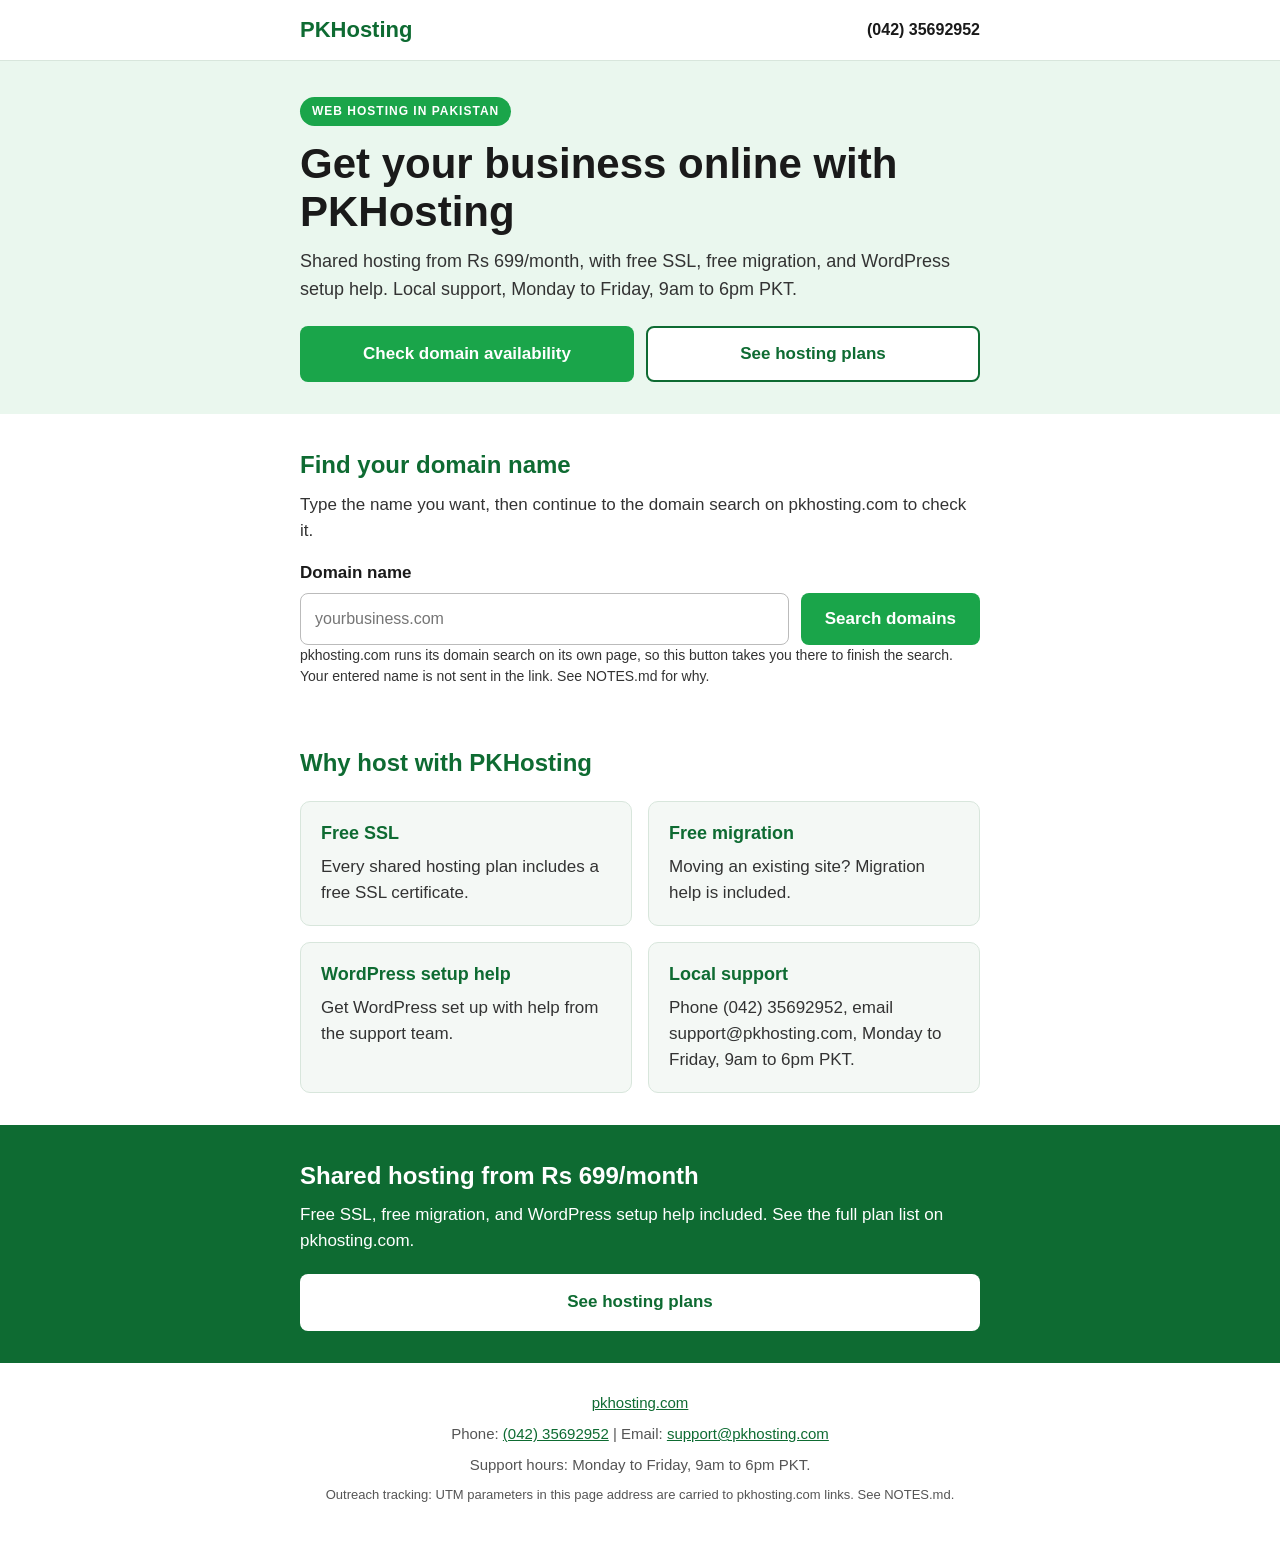
==== index.html @ 73ee170c "Add files via upload" ====
<!DOCTYPE html>
<html lang="en">
<head>
<meta charset="utf-8">
<meta name="viewport" content="width=device-width, initial-scale=1">
<title>Web Hosting in Pakistan | PKHosting</title>
<meta name="description" content="PKHosting shared hosting from Rs 699/month, with free SSL, free migration, and WordPress setup help. Check domain availability and see hosting plans.">
<link rel="stylesheet" href="styles.css">
<script src="app.js" defer></script>
</head>
<body>
<header class="site-header">
  <div class="container">
    <a class="brand" href="https://pkhosting.com" data-outbound>PKHosting</a>
    <a class="header-phone" href="tel:+924235692952">(042) 35692952</a>
  </div>
</header>

<main>
  <section class="hero">
    <div class="container">
      <p class="eyebrow">Web hosting in Pakistan</p>
      <h1>Get your business online with PKHosting</h1>
      <p class="hero-sub">Shared hosting from Rs 699/month, with free SSL, free migration, and WordPress setup help. Local support, Monday to Friday, 9am to 6pm PKT.</p>
      <div class="cta-row">
        <a class="btn btn-primary" href="https://pkhosting.com/domains/" data-outbound>Check domain availability</a>
        <a class="btn btn-secondary" href="https://pkhosting.com/pricing/" data-outbound>See hosting plans</a>
      </div>
    </div>
  </section>

  <section class="domain-search" id="domain-search">
    <div class="container">
      <h2>Find your domain name</h2>
      <p>Type the name you want, then continue to the domain search on pkhosting.com to check it.</p>
      <form id="domain-form" novalidate>
        <label for="domain-input">Domain name</label>
        <div class="search-row">
          <input type="text" id="domain-input" name="domain" placeholder="yourbusiness.com" autocomplete="off" inputmode="url" aria-describedby="domain-note domain-error">
          <button type="submit" class="btn btn-primary">Search domains</button>
        </div>
        <p class="field-error" id="domain-error" role="alert" hidden>Enter a domain name first, for example yourbusiness.com.</p>
        <p class="field-note" id="domain-note">pkhosting.com runs its domain search on its own page, so this button takes you there to finish the search. Your entered name is not sent in the link. See NOTES.md for why.</p>
      </form>
    </div>
  </section>

  <section class="features">
    <div class="container">
      <h2>Why host with PKHosting</h2>
      <ul class="feature-list">
        <li>
          <h3>Free SSL</h3>
          <p>Every shared hosting plan includes a free SSL certificate.</p>
        </li>
        <li>
          <h3>Free migration</h3>
          <p>Moving an existing site? Migration help is included.</p>
        </li>
        <li>
          <h3>WordPress setup help</h3>
          <p>Get WordPress set up with help from the support team.</p>
        </li>
        <li>
          <h3>Local support</h3>
          <p>Phone (042) 35692952, email support@pkhosting.com, Monday to Friday, 9am to 6pm PKT.</p>
        </li>
      </ul>
    </div>
  </section>

  <section class="plans-teaser">
    <div class="container">
      <h2>Shared hosting from Rs 699/month</h2>
      <p>Free SSL, free migration, and WordPress setup help included. See the full plan list on pkhosting.com.</p>
      <a class="btn btn-primary" href="https://pkhosting.com/pricing/" data-outbound>See hosting plans</a>
    </div>
  </section>
</main>

<footer class="site-footer">
  <div class="container">
    <p><a href="https://pkhosting.com" data-outbound>pkhosting.com</a></p>
    <p>Phone: <a href="tel:+924235692952">(042) 35692952</a> | Email: <a href="mailto:support@pkhosting.com">support@pkhosting.com</a></p>
    <p>Support hours: Monday to Friday, 9am to 6pm PKT.</p>
    <p class="tracking-note">Outreach tracking: UTM parameters in this page address are carried to pkhosting.com links. See NOTES.md.</p>
  </div>
</footer>
</body>
</html>
---- styles.css ----
/* PKHosting landing page template. Mobile-first: single column, large tap
   targets, readable on a phone first. Wider screens get centered content
   and a two-column feature list. Brand green #1aa54a, dark green #0e6b32. */

:root {
  --green: #1aa54a;
  --dark-green: #0e6b32;
  --ink: #1a1a1a;
  --grey: #555555;
  --light-green: #eaf7ee;
  --border: #d8e6dc;
  --white: #ffffff;
  --bg: #f4f8f5;
}

* {
  box-sizing: border-box;
}

body {
  margin: 0;
  font-family: -apple-system, "Segoe UI", Roboto, Helvetica, Arial, sans-serif;
  color: var(--ink);
  background: var(--white);
  line-height: 1.55;
  font-size: 17px;
}

.container {
  max-width: 720px;
  margin: 0 auto;
  padding: 0 20px;
}

a {
  color: var(--dark-green);
}

a:focus-visible,
button:focus-visible,
input:focus-visible {
  outline: 3px solid var(--green);
  outline-offset: 2px;
}

/* Header */

.site-header {
  background: var(--white);
  border-bottom: 1px solid var(--border);
}

.site-header .container {
  display: flex;
  align-items: center;
  justify-content: space-between;
  min-height: 60px;
}

.brand {
  font-weight: 800;
  font-size: 22px;
  color: var(--dark-green);
  text-decoration: none;
}

.header-phone {
  font-weight: 600;
  font-size: 16px;
  color: var(--ink);
  text-decoration: none;
}

/* Hero */

.hero {
  background: var(--light-green);
  padding: 36px 0 32px;
}

.eyebrow {
  display: inline-block;
  background: var(--green);
  color: var(--white);
  font-size: 12px;
  font-weight: 700;
  letter-spacing: 1px;
  text-transform: uppercase;
  padding: 5px 12px;
  border-radius: 999px;
  margin: 0 0 14px;
}

.hero h1 {
  font-size: 34px;
  line-height: 1.15;
  margin: 0 0 12px;
}

.hero-sub {
  font-size: 18px;
  color: #333333;
  margin: 0 0 22px;
}

.cta-row {
  display: flex;
  flex-direction: column;
  gap: 12px;
}

/* Buttons: full width and at least 48px tall on phones */

.btn {
  display: inline-flex;
  align-items: center;
  justify-content: center;
  min-height: 52px;
  padding: 13px 22px;
  font-size: 17px;
  font-weight: 700;
  text-decoration: none;
  text-align: center;
  border-radius: 8px;
  border: 2px solid transparent;
  cursor: pointer;
  width: 100%;
}

.btn-primary {
  background: var(--green);
  color: var(--white);
}

.btn-primary:hover,
.btn-primary:active {
  background: var(--dark-green);
}

.btn-secondary {
  background: var(--white);
  color: var(--dark-green);
  border-color: var(--dark-green);
}

.btn-secondary:hover,
.btn-secondary:active {
  background: var(--light-green);
}

/* Domain search */

.domain-search {
  padding: 32px 0;
}

.domain-search h2,
.features h2,
.plans-teaser h2 {
  font-size: 24px;
  color: var(--dark-green);
  margin: 0 0 8px;
}

.domain-search p {
  margin: 0 0 16px;
  color: #333333;
}

.domain-search label {
  display: block;
  font-weight: 600;
  margin-bottom: 6px;
}

.search-row {
  display: flex;
  flex-direction: column;
  gap: 12px;
}

.search-row input {
  width: 100%;
  min-height: 52px;
  padding: 13px 14px;
  font-size: 16px;
  border: 1.5px solid #bbbbbb;
  border-radius: 8px;
}

.search-row input:focus {
  border-color: var(--green);
}

.field-error {
  color: #b00020;
  font-weight: 600;
  margin-top: 10px;
}

.field-note {
  font-size: 14px;
  color: var(--grey);
  margin-top: 12px;
}

/* Features */

.features {
  padding: 8px 0 32px;
}

.feature-list {
  list-style: none;
  margin: 20px 0 0;
  padding: 0;
  display: flex;
  flex-direction: column;
  gap: 16px;
}

.feature-list li {
  background: var(--bg);
  border: 1px solid var(--border);
  border-radius: 10px;
  padding: 18px 20px;
}

.feature-list h3 {
  font-size: 18px;
  color: var(--dark-green);
  margin: 0 0 6px;
}

.feature-list p {
  margin: 0;
  color: #333333;
}

/* Plans teaser */

.plans-teaser {
  background: var(--dark-green);
  color: var(--white);
  padding: 32px 0;
}

.plans-teaser h2 {
  color: var(--white);
}

.plans-teaser p {
  margin: 0 0 20px;
}

.plans-teaser .btn-primary {
  background: var(--white);
  color: var(--dark-green);
}

.plans-teaser .btn-primary:hover,
.plans-teaser .btn-primary:active {
  background: var(--light-green);
}

/* Footer */

.site-footer {
  padding: 28px 0 36px;
  font-size: 15px;
  color: var(--grey);
  text-align: center;
}

.site-footer p {
  margin: 0 0 8px;
}

.tracking-note {
  font-size: 13px;
}

/* Wider screens: buttons sit side by side, features in two columns */

@media (min-width: 520px) {
  .cta-row {
    flex-direction: row;
  }

  .cta-row .btn {
    width: auto;
    flex: 1;
  }

  .search-row {
    flex-direction: row;
  }

  .search-row input {
    flex: 1;
  }

  .search-row .btn {
    width: auto;
  }
}

@media (min-width: 720px) {
  .hero h1 {
    font-size: 42px;
  }

  .feature-list {
    flex-direction: row;
    flex-wrap: wrap;
  }

  .feature-list li {
    flex: 1 1 45%;
  }
}
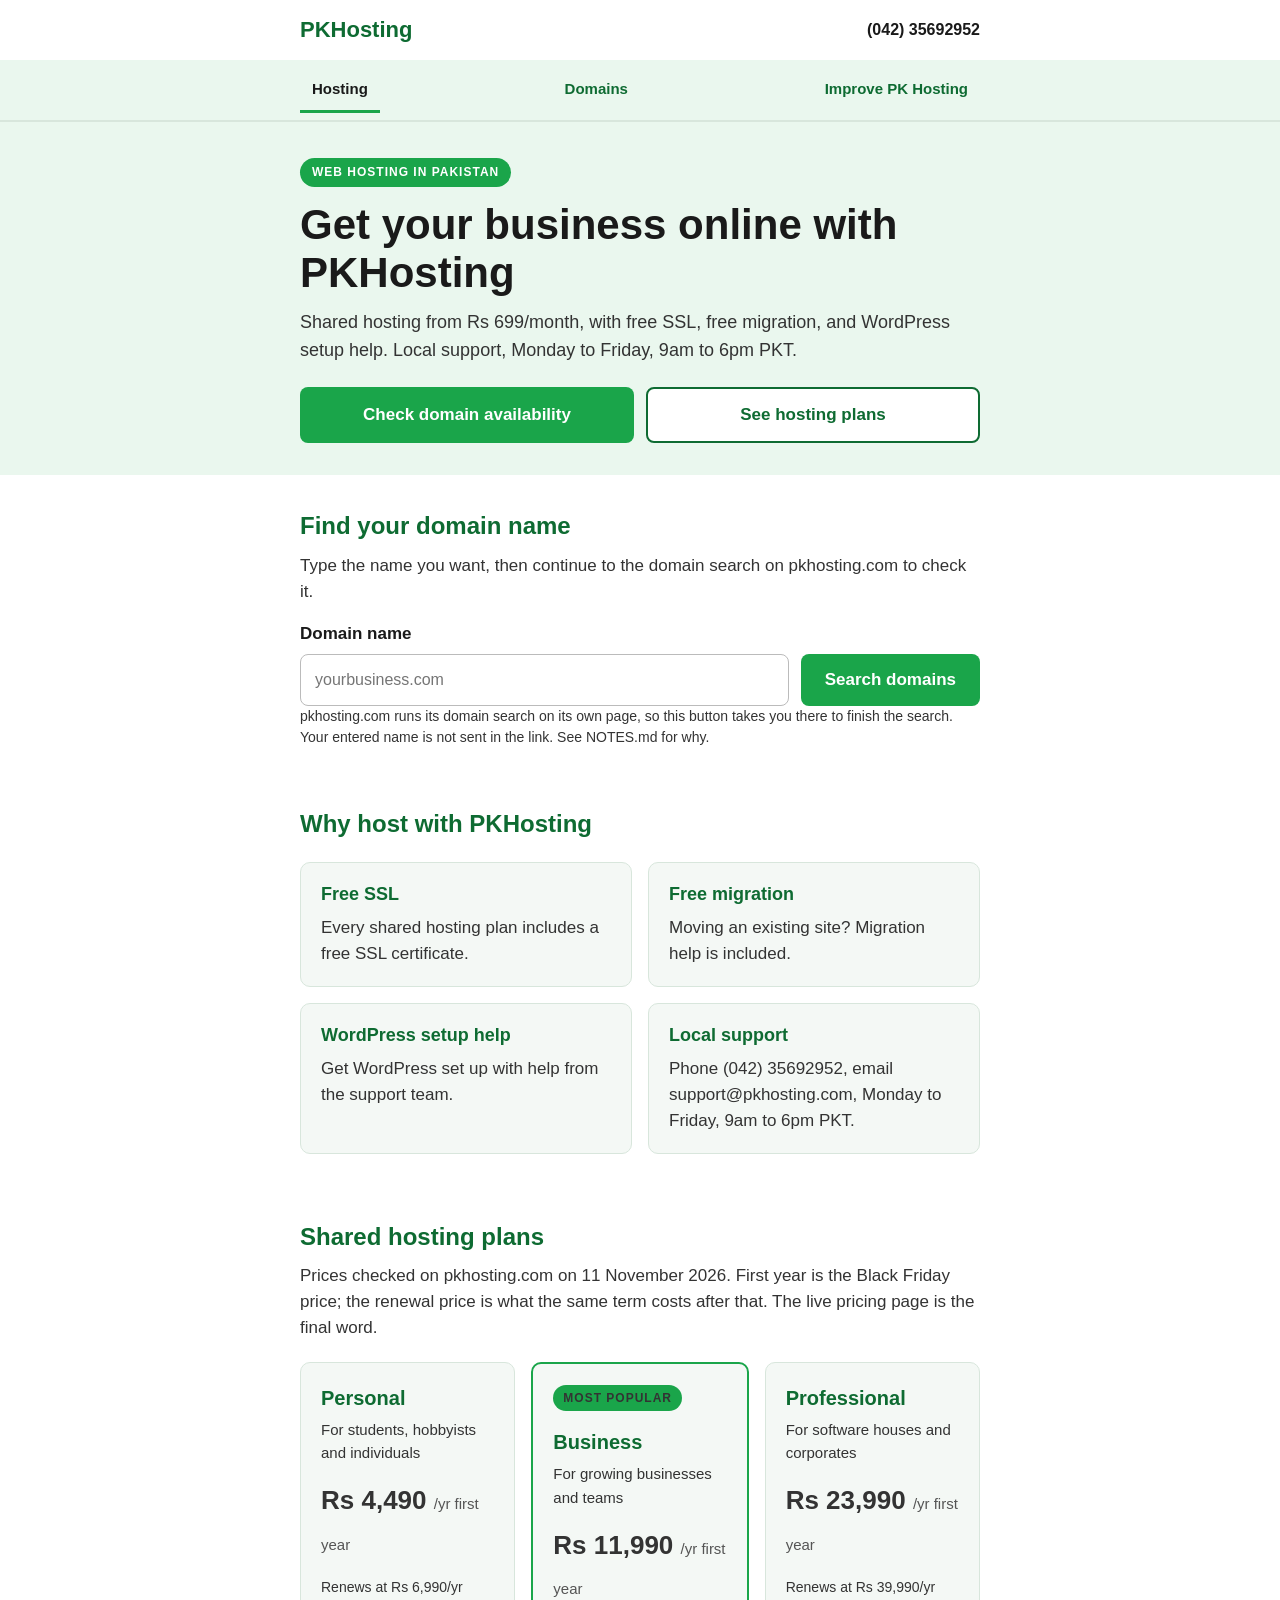
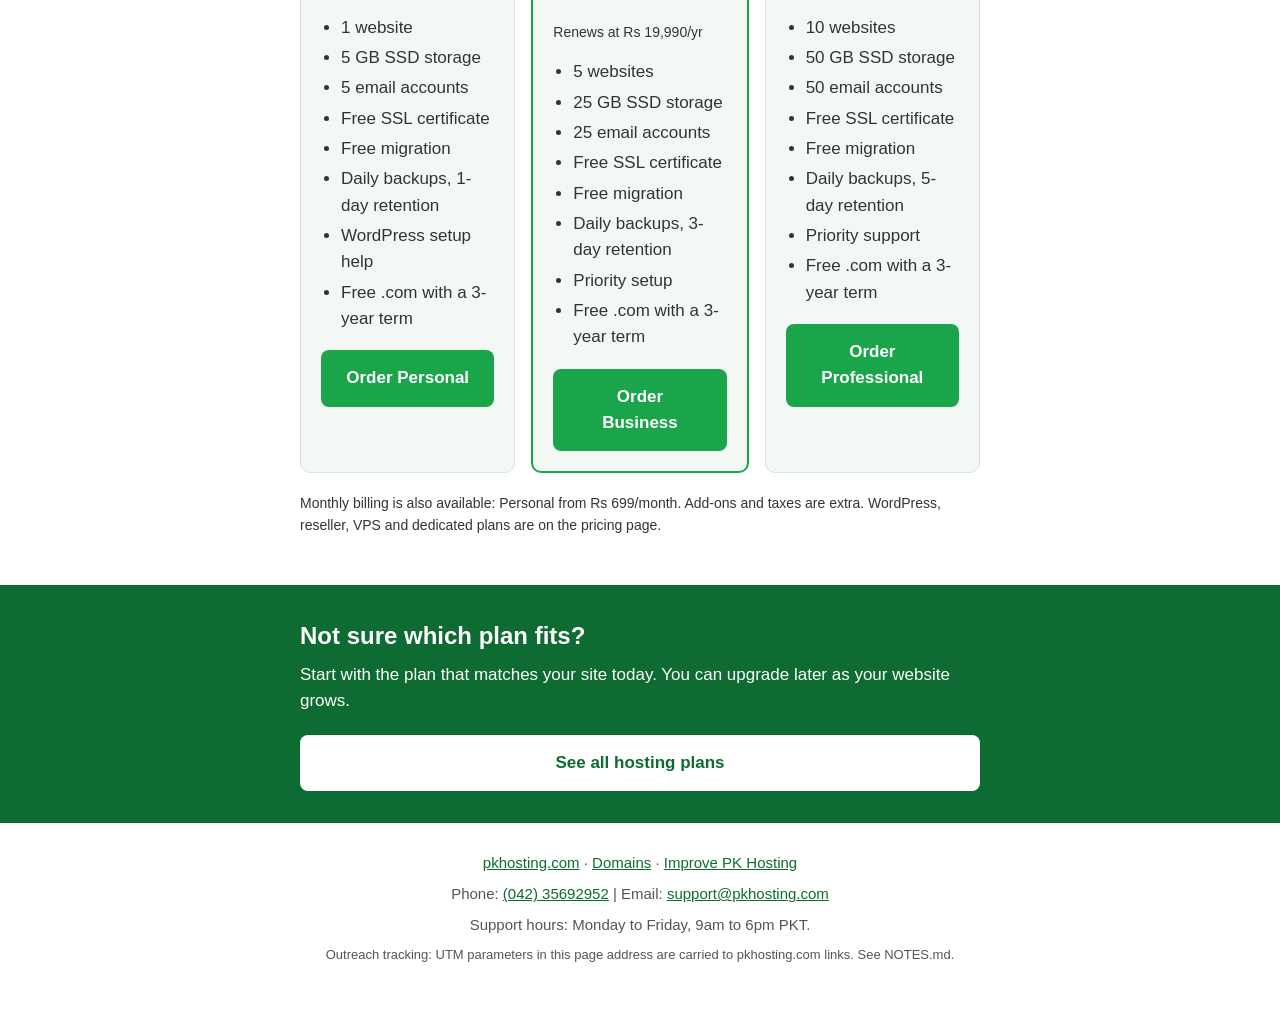
==== commit 3c9915df: "Landing pages: add domains and improve pages, plan table on homepage - index.html: add page navigati" ====
--- a/index.html
+++ b/index.html
@@ -14,6 +14,13 @@
     <a class="brand" href="https://pkhosting.com" data-outbound>PKHosting</a>
     <a class="header-phone" href="tel:+924235692952">(042) 35692952</a>
   </div>
+  <nav class="page-nav" aria-label="Pages">
+    <div class="container">
+      <a href="index.html" aria-current="page">Hosting</a>
+      <a href="domains.html">Domains</a>
+      <a href="improve.html">Improve PK Hosting</a>
+    </div>
+  </nav>
 </header>
 
 <main>
@@ -69,18 +76,80 @@
     </div>
   </section>
 
+  <section class="plans">
+    <div class="container">
+      <h2>Shared hosting plans</h2>
+      <p>Prices checked on pkhosting.com on 11 November 2026. First year is the Black Friday price; the renewal price is what the same term costs after that. The live pricing page is the final word.</p>
+      <div class="plan-grid">
+        <article class="plan-card">
+          <h3>Personal</h3>
+          <p class="plan-for">For students, hobbyists and individuals</p>
+          <p class="plan-price">Rs 4,490 <span>/yr first year</span></p>
+          <p class="plan-renew">Renews at Rs 6,990/yr</p>
+          <ul>
+            <li>1 website</li>
+            <li>5 GB SSD storage</li>
+            <li>5 email accounts</li>
+            <li>Free SSL certificate</li>
+            <li>Free migration</li>
+            <li>Daily backups, 1-day retention</li>
+            <li>WordPress setup help</li>
+            <li>Free .com with a 3-year term</li>
+          </ul>
+          <a class="btn btn-primary" href="https://pkhosting.com/pricing/" data-outbound>Order Personal</a>
+        </article>
+        <article class="plan-card plan-featured">
+          <p class="plan-badge">Most popular</p>
+          <h3>Business</h3>
+          <p class="plan-for">For growing businesses and teams</p>
+          <p class="plan-price">Rs 11,990 <span>/yr first year</span></p>
+          <p class="plan-renew">Renews at Rs 19,990/yr</p>
+          <ul>
+            <li>5 websites</li>
+            <li>25 GB SSD storage</li>
+            <li>25 email accounts</li>
+            <li>Free SSL certificate</li>
+            <li>Free migration</li>
+            <li>Daily backups, 3-day retention</li>
+            <li>Priority setup</li>
+            <li>Free .com with a 3-year term</li>
+          </ul>
+          <a class="btn btn-primary" href="https://pkhosting.com/pricing/" data-outbound>Order Business</a>
+        </article>
+        <article class="plan-card">
+          <h3>Professional</h3>
+          <p class="plan-for">For software houses and corporates</p>
+          <p class="plan-price">Rs 23,990 <span>/yr first year</span></p>
+          <p class="plan-renew">Renews at Rs 39,990/yr</p>
+          <ul>
+            <li>10 websites</li>
+            <li>50 GB SSD storage</li>
+            <li>50 email accounts</li>
+            <li>Free SSL certificate</li>
+            <li>Free migration</li>
+            <li>Daily backups, 5-day retention</li>
+            <li>Priority support</li>
+            <li>Free .com with a 3-year term</li>
+          </ul>
+          <a class="btn btn-primary" href="https://pkhosting.com/pricing/" data-outbound>Order Professional</a>
+        </article>
+      </div>
+      <p class="plan-note">Monthly billing is also available: Personal from Rs 699/month. Add-ons and taxes are extra. WordPress, reseller, VPS and dedicated plans are on the pricing page.</p>
+    </div>
+  </section>
+
   <section class="plans-teaser">
     <div class="container">
-      <h2>Shared hosting from Rs 699/month</h2>
-      <p>Free SSL, free migration, and WordPress setup help included. See the full plan list on pkhosting.com.</p>
-      <a class="btn btn-primary" href="https://pkhosting.com/pricing/" data-outbound>See hosting plans</a>
+      <h2>Not sure which plan fits?</h2>
+      <p>Start with the plan that matches your site today. You can upgrade later as your website grows.</p>
+      <a class="btn btn-primary" href="https://pkhosting.com/pricing/" data-outbound>See all hosting plans</a>
     </div>
   </section>
 </main>
 
 <footer class="site-footer">
   <div class="container">
-    <p><a href="https://pkhosting.com" data-outbound>pkhosting.com</a></p>
+    <p><a href="https://pkhosting.com" data-outbound>pkhosting.com</a> &middot; <a href="domains.html">Domains</a> &middot; <a href="improve.html">Improve PK Hosting</a></p>
     <p>Phone: <a href="tel:+924235692952">(042) 35692952</a> | Email: <a href="mailto:support@pkhosting.com">support@pkhosting.com</a></p>
     <p>Support hours: Monday to Friday, 9am to 6pm PKT.</p>
     <p class="tracking-note">Outreach tracking: UTM parameters in this page address are carried to pkhosting.com links. See NOTES.md.</p>
--- a/styles.css
+++ b/styles.css
@@ -263,6 +263,204 @@
   background: var(--light-green);
 }
 
+/* Page navigation under the header */
+
+.page-nav {
+  background: var(--light-green);
+  border-bottom: 1px solid var(--border);
+}
+
+.page-nav .container {
+  display: flex;
+  gap: 4px;
+  padding-top: 0;
+  padding-bottom: 0;
+}
+
+.page-nav a {
+  padding: 10px 12px;
+  font-size: 15px;
+  font-weight: 600;
+  color: var(--dark-green);
+  text-decoration: none;
+  border-bottom: 3px solid transparent;
+}
+
+.page-nav a[aria-current="page"] {
+  border-bottom-color: var(--green);
+  color: var(--ink);
+}
+
+/* Plans section and plan cards */
+
+.plans {
+  padding: 32px 0;
+}
+
+.plans h2,
+.steps h2 {
+  font-size: 24px;
+  color: var(--dark-green);
+  margin: 0 0 8px;
+}
+
+.plans p,
+.steps p {
+  margin: 0 0 16px;
+  color: #333333;
+}
+
+.plan-grid {
+  display: flex;
+  flex-direction: column;
+  gap: 16px;
+  margin: 20px 0;
+}
+
+.plan-card {
+  background: var(--bg);
+  border: 1px solid var(--border);
+  border-radius: 10px;
+  padding: 20px;
+  position: relative;
+}
+
+.plan-featured {
+  border: 2px solid var(--green);
+}
+
+.plan-badge {
+  display: inline-block;
+  background: var(--green);
+  color: var(--white);
+  font-size: 12px;
+  font-weight: 700;
+  letter-spacing: 1px;
+  text-transform: uppercase;
+  padding: 4px 10px;
+  border-radius: 999px;
+  margin: 0 0 10px;
+}
+
+.plan-card h3 {
+  font-size: 20px;
+  color: var(--dark-green);
+  margin: 0 0 4px;
+}
+
+.plan-for {
+  font-size: 15px;
+  color: var(--grey);
+  margin: 0 0 12px;
+}
+
+.plan-price {
+  font-size: 26px;
+  font-weight: 800;
+  color: var(--ink);
+  margin: 0 0 2px;
+}
+
+.plan-price span {
+  font-size: 15px;
+  font-weight: 400;
+  color: var(--grey);
+}
+
+.plan-renew {
+  font-size: 14px;
+  color: var(--grey);
+  margin: 0 0 14px;
+}
+
+.plan-card ul {
+  margin: 0 0 18px;
+  padding-left: 20px;
+  color: #333333;
+}
+
+.plan-card li {
+  margin-bottom: 4px;
+}
+
+.plan-note {
+  font-size: 14px;
+  color: var(--grey);
+}
+
+/* Domain price table */
+
+.price-table {
+  width: 100%;
+  border-collapse: collapse;
+  margin: 20px 0;
+  font-size: 16px;
+}
+
+.price-table th,
+.price-table td {
+  text-align: left;
+  padding: 10px 12px;
+  border-bottom: 1px solid var(--border);
+}
+
+.price-table th {
+  background: var(--light-green);
+  color: var(--dark-green);
+}
+
+.price-table td:first-child {
+  font-weight: 700;
+}
+
+/* Steps section */
+
+.steps {
+  padding: 8px 0 32px;
+}
+
+.step-list {
+  margin: 20px 0;
+  padding-left: 22px;
+  color: #333333;
+}
+
+.step-list li {
+  margin-bottom: 12px;
+}
+
+/* Improvement findings */
+
+.finding-list {
+  display: flex;
+  flex-direction: column;
+  gap: 16px;
+  margin: 20px 0;
+}
+
+.finding-card {
+  background: var(--bg);
+  border: 1px solid var(--border);
+  border-left: 4px solid var(--green);
+  border-radius: 10px;
+  padding: 18px 20px;
+}
+
+.finding-card h3 {
+  font-size: 18px;
+  color: var(--dark-green);
+  margin: 0 0 8px;
+}
+
+.finding-card p {
+  margin: 0 0 8px;
+  color: #333333;
+}
+
+.finding-card p:last-child {
+  margin-bottom: 0;
+}
+
 /* Footer */
 
 .site-footer {
@@ -318,4 +516,13 @@
   .feature-list li {
     flex: 1 1 45%;
   }
-}
+
+  .plan-grid {
+    flex-direction: row;
+    align-items: stretch;
+  }
+
+  .plan-card {
+    flex: 1;
+  }
+}
